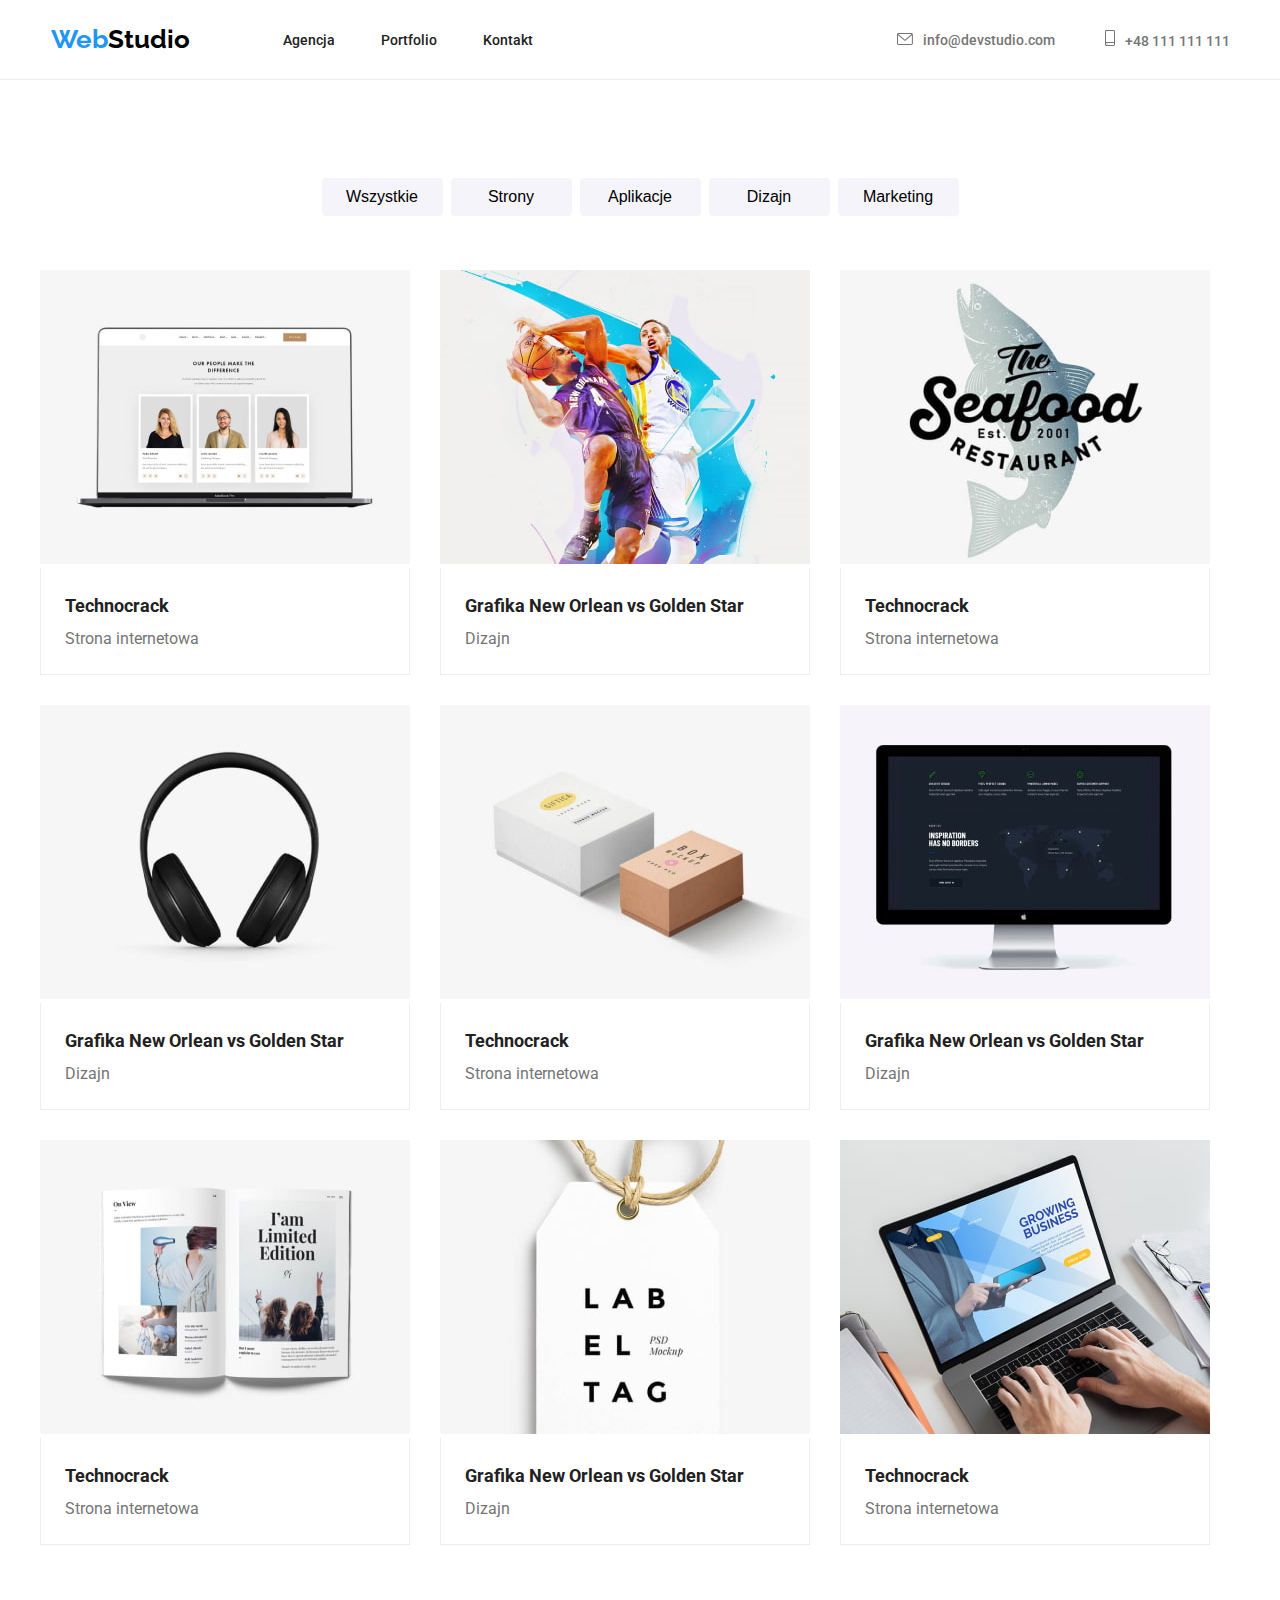
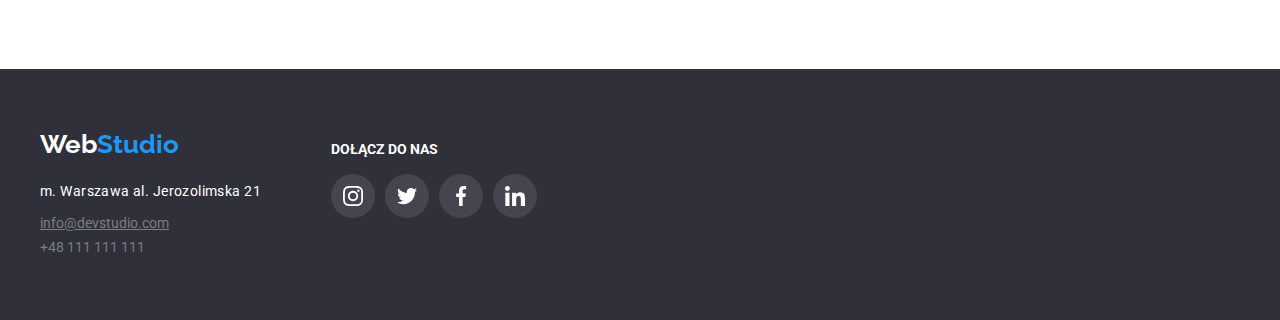
==== portfolio.html @ a6924003 "clone" ====
<!doctype html>
<html lang="en">

<head>
    <title>Portfolio</title>
    <meta name="description" content="portfolio">
    <meta charset="utf-8">
    <link rel="stylesheet" href="css/styles.css">
    <link rel="preconnect" href="https://fonts.googleapis.com">
    <link rel="preconnect" href="https://fonts.gstatic.com" crossorigin>
    <link rel="stylesheet" href="https://cdnjs.cloudflare.com/ajax/libs/modern-normalize/1.1.0/modern-normalize.min.css"
        integrity="sha512-wpPYUAdjBVSE4KJnH1VR1HeZfpl1ub8YT/NKx4PuQ5NmX2tKuGu6U/JRp5y+Y8XG2tV+wKQpNHVUX03MfMFn9Q=="
        crossorigin="anonymous" referrerpolicy="no-referrer">

    <link
        href="https://fonts.googleapis.com/css2?family=Raleway:wght@700&family=Roboto:wght@400;500;700;900&display=swap"
        rel="stylesheet">
</head>

<body>
<header class="header">
    <div class="logo-header">
        <a class="link-black" href="./index.html"><span class="blue-font">Web</span>Studio</a>
    </div>
    <nav>
        <ul class="site-nav">
            <li><a class="agency" href="./index.html" target="_blank">Agencja</a></li>
            <li><a class="portfolio" href="./portfolio.html" target="_blank">Portfolio</a></li>
            <li><a class="contact" href="./Kontakt" target="_blank">Kontakt</a>
        </ul>
    </nav>
    <ul class="connect">
        <li>
            <a class="mailto" href="/mailto:info@devstudio.com">
                <svg class="icon envelope" width="16" height="12">
                    <use href="./images/icons.svg#icon-envelope">
                    </use>
                </svg>info@devstudio.com</a>
        </li>
        <li>
            <a class="number" href="/tel:48111111111">
                <svg class="icon smartphone" width="10" height="16">
                    <use href="./images/icons.svg#icon-smartphone">
                    </use>
                </svg>+48 111 111 111</a>
        </li>
    </ul>
</header>

    <main>
        <section class="section">
            <div class="container">
                <ul class="button-rectangle">
                    <li><button class="rectangle" type="button">Wszystkie</button></li>
                    <li><button class="rectangle" type="button">Strony</button></li>
                    <li><button class="rectangle" type="button">Aplikacje</button></li>
                    <li><button class="rectangle" type="button">Dizajn</button></li>
                    <li><button class="rectangle" type="button">Marketing</button></li>
                </ul>

                <div class="gallery-figure">
                    <div class="figure">
                        <figure>
                            <img alt="Technocrack Strona internetowa" src="images/technocrack.jpg" width="370"
                                height="294">
                            <figcaption>
                                <ul class="border-text">
                                    <li class="project-title">Technocrack</li>
                                    <li class="description">Strona internetowa</li>
                                </ul>
                            </figcaption>
                        </figure>
                    </div>
                    <div class="figure">
                        <figure>
                            <img alt="Grafika New Orlean vs Golden Star" src="images/dizajn.jpg" width="370"
                                height="294">
                            <figcaption>
                                <ul class="border-text">
                                    <li class="project-title">Grafika New Orlean vs Golden Star</li>
                                    <li class="description">Dizajn</li>
                                </ul>
                            </figcaption>
                        </figure>
                    </div>
                    <div class="figure">
                        <figure>
                            <img alt="Restauracja Seafood" src="images/seafoodrestaurant.jpg" width="370"
                                height="294">
                            <figcaption>
                                <ul class="border-text">
                                    <li class="project-title">Technocrack</li>
                                    <li class="description">Strona internetowa</li>
                                </ul>
                            </figcaption>
                        </figure>
                    </div>
                    <div class="figure">
                        <figure>
                            <img alt="project prime" src="images/projectprime.jpg" width="370" height="294">
                            <figcaption>
                                <ul class="border-text">
                                    <li class="project-title">Grafika New Orlean vs Golden Star</li>
                                    <li class="description">Dizajn</li>
                                </ul>
                            </figcaption>
                        </figure>
                    </div>
                    <div class="figure">
                        <figure>
                            <img alt="project box" src="images/projectbox.jpg" width="370" height="294">
                            <figcaption>
                                <ul class="border-text">
                                    <li class="project-title">Technocrack</li>
                                    <li class="description">Strona internetowa</li>
                                </ul>
                            </figcaption>
                        </figure>
                    </div>
                    <div class="figure">
                        <figure>
                            <img alt="inspiration" src="images/inspiration.jpg" width="370" height="294">
                            <figcaption>
                                <ul class="border-text">
                                    <li class="project-title">Grafika New Orlean vs Golden Star</li>
                                    <li class="description">Dizajn</li>
                                </ul>
                            </figcaption>
                        </figure>
                    </div>
                    <div class="figure">
                        <figure>
                            <img alt="magazin limited" src="images/magazinlimited.jpg" width="370" height="294">
                            <figcaption>
                                <ul class="border-text">
                                    <li class="project-title">Technocrack</li>
                                    <li class="description">Strona internetowa</li>
                                </ul>
                            </figcaption>
                        </figure>
                    </div>
                    <div class="figure">
                        <figure>
                            <img alt="project lab" src="images/projectlab.jpg" width="370" height="294">
                            <figcaption>
                                <ul class="border-text">
                                    <li class="project-title">Grafika New Orlean vs Golden Star</li>
                                    <li class="description">Dizajn</li>
                                </ul>
                            </figcaption>
                        </figure>
                    </div>
                    <div class="figure">
                        <figure>
                            <img alt="growing bisness" src="images/growingbisness.jpg" width="370" height="294">
                            <figcaption>
                                <ul class="border-text">
                                    <li class="project-title">Technocrack</li>
                                    <li class="description">Strona internetowa</li>
                                </ul>
                            </figcaption>
                        </figure>
                    </div>
                </div>
            </div>
        </section>
    </main>

<footer class="footer">
    <div class="container">
        <div class="footer-box">
            <div class="footer-column">
                <div class="footer-logo">
                    <a class="link-white" href="./index.html">Web<span class="blue-font">Studio</span></a>
                </div>
                <address class="address">m. Warszawa al. Jerozolimska 21</address>
                <ul class="footer-link">
                    <li><a class="mail-portfolio" href="/mailto:info@devstudio.com">info@devstudio.com</a></li>
                    <li><a class="tel" href="/tel:48111111111">+48 111 111 111</a></li>
                </ul>
            </div>
            <div class="footer-column">

                <div class="join-us">DOŁĄCZ DO NAS</div>
                <ul class="footer-media">
                    <li class="social-media instagram2">
                        <a class="icon-footer media" href="#">
                            <svg width="20" height="20">
                                <use href="images/icons.svg#icon-instagram-2"></use>
                            </svg>
                        </a>
                    </li>
                    <li class="social-media twitter1">
                        <a class="icon-footer media" href="#">
                            <svg width="20" height="20">
                                <use href="images/icons.svg#icon-twitter-1"></use>
                            </svg>
                        </a>
                    </li>
                    <li class="social-media facebook1">
                        <a class="icon-footer media" href="#">
                            <svg width="20" height="20">
                                <use href="images/icons.svg#icon-facebook-1"></use>
                            </svg>
                        </a>
                    </li>
                    <li class="social-media linkedin1">
                        <a class="icon-footer media" href="#">
                            <svg width="20" height="20">
                                <use href="images/icons.svg#icon-linkedin-1"></use>
                            </svg>
                        </a>
                    </li>
                    </li>
                </ul>
            </div>
        </div>
    </div>
</footer>

</body>

</html>
---- css/styles.css ----
body {
    font-family: 'Roboto', 'Raleway', sans-serif;
    color: #757575;
}

* {
    margin: 0;
    padding: 0;
}

ul {
    list-style: none;
    align-items: center;
    justify-content: center;
}

.card h5 {
    margin-bottom: 10px;
}

h5 {
    margin-right: 30px;
}

h6 {
    margin-right: 30px;
}

h2 {
    margin-bottom: 50px;
}

.container {
    width: 1200px;
    margin: auto;
}

.section {
    padding: 94px 0px;
}

/*---------------header----------------*/
.header {
    display: flex;
    justify-content: center;
    align-items: center;
    border-bottom: 1px solid #ececec;
}

.logo-header {
    font-size: 26px;
    font-weight: 700;
    font-family: 'Raleway', sans-serif;
    line-height: 1.17;
    margin-right: 93px;
    padding-bottom: 25px;
    padding-top: 24px;

}



.blue-font {
    color: #2196f3;
}

.link-black:hover {
    color: #2196F3;
}

.link-black {
    color: #000000;
    text-decoration: none;
}

.link-white:hover {
    color: #2196F3;
}

.link-white {
    color: #ffff;
    text-decoration: none;
}

.site-nav {
    display: flex;
    font-size: 14px;
    font-weight: 500;
    line-height: 1.17;

}

.agency {
    color: #212121;
    text-decoration: none;
    margin-right: 46px;
}

.agency:hover {
    color: #2196F3;
}

.portfolio {
    color: #212121;
    text-decoration: none;
    margin-right: 46px;
}

.portfolio:hover {
    color: #2196F3;
}

.contact {
    color: #212121;
    text-decoration: none;
    margin-right: 364px;
}

.contact:hover {
    color: #2196F3;
}

.project-title {
    font-size: 18px;
    font-weight: 700;
    line-height: 2.00;
    color: #212121;
}

.description {
    font-size: 16px;
    line-height: 1.87;
    color: #757575;
}

.connect {
    display: flex;
    justify-content: space-between;
    font-size: 14px;
    font-weight: 500;
    line-height: 1.17;
    color: #212121;
}

.mailto {
    color: #757575;
    text-decoration: none;
    margin-right: 50px;
}

.mailto:hover {
    color: #2196F3;
}

.number {
    color: #757575;
    text-decoration: none;

}

.number:hover {
    color: #2196F3;
}

.envelope {
    margin-right: 10px;
    fill: #757575
}

.smartphone {
    margin-right: 10px;
    fill: #757575;
}

.icon:hover {
    fill: #2196F3;
}

/*------------------Main-------------------*/
.border-heading {
    display: flex;
    flex-direction: column;
    justify-content: center;
    background-color: #2F303A;
    background-image: linear-gradient(rgba(47, 48, 58, 0.4), rgba(47, 48, 58, 0.4)), url("../images/team.jpg");
    background-position: center;
    background-repeat: no-repeat;
    background-size: cover;
    margin: auto;
    max-width: 1600px;
    height: 600px;
}

.main-title {
    font-size: 44px;
    font-weight: 900;
    line-height: 1.5;
    text-align: center;
    margin-top: 200px;
    color: #ffff
}


.bg {

    background-color: #2196F3;
    color: #FFFFFF;
    border: none;
    cursor: pointer;
    margin-top: 30px;
    margin-right: auto;
    margin-bottom: 200px;
    margin-left: auto;
    height: 50px;
    width: 200px;
    border-radius: 4px;
    font-size: 16px;
    font-weight: 700;
    line-height: 1.87;
    box-shadow: 0px 4px 4px rgba(0, 0, 0, 0.15);

}

.our-strengths {
    display: flex;
    justify-content: space-between;
    align-items: center;
    gap: 30px;
}

.section-strengths{
    padding-top: 92px;
    padding-bottom: 0px;
}
.icon-strengths {
    cursor: pointer;
    display: flex;
    align-content: center;
    border-radius: 4px;
    width: 270px;
    height: 120px;
    background-color: #F5F4FA;
    margin-bottom: 30px;
}
.strengths {
    margin: auto;
}
.text-title {
    text-transform: uppercase;
    font-size: 14px;
    font-weight: 700;
    line-height: 1.17;
    color: #212121;
    margin-bottom: 10px;
}

.article-text {
    font-size: 14px;
    font-weight: 400;
    line-height: 1.71;
    color: #757575;
    letter-spacing: 0.03em;
}

.social-media {
    display: flex;
    justify-content: center;
    margin-top: 16px;
    margin-bottom: 30px;

}

.product {

    display: flex;
    justify-content: space-around;

}

.team-background {

    background-color: #F5F4FA;
}

.team-gallery {
    display: flex;
    justify-items: center;

}

.button-rectangle {
    display: flex;
    margin-bottom: 50px;

}

.rectangle {
    background-color: #F5F4FA;
    border: none;
    cursor: pointer;
    height: 38px;
    width: 121px;
    border-radius: 4px;
    font-size: 16px;
    font-weight: 500;
    line-height: 1.62;
    margin: 4px;
}

.rectangle:hover {
    background-color: #2196F3;
    font-size: 16px;
    font-weight: 700;
    color: #ffff;
    box-shadow: 0px 2px 2px 0px #0000001f, 0px 1px 2px 0px #00000014, 0px 3px 1px 0px #0000001a;
}

.gallery-figure {
    display: flex;
    justify-content: center;
    flex-wrap: wrap;
}

.figure {
    cursor: pointer;
    margin-right: 30px;
    margin-bottom: 30px;
}

.figure:hover {
    box-shadow: 0px 1px 1px, 0px 4px 4px, 1px 4px 6px;
}

.border-text {
    border-top: none;
    border-left: 1px solid #EEEEEE;
    border-bottom: 1px solid #EEEEEE;
    border-right: 1px solid #EEEEEE;
    padding-left: 24px;
    padding-bottom: 20px;
    padding-top: 20px;
}

.work {
    font-size: 36px;
    font-weight: 700;
    line-height: 1.17;
    text-align: center;
    color: #212121;
}

.relative-box{
    position: relative;
    margin:0px;

}
.relative-box>.label{
    position: absolute;
    bottom: 0;
    right: 0;
    margin: 0;
    width: 370px;
    height: 70px;
    background-color: rgba(47, 48, 58, 0.8);
       
}
.label{
    font-family: sans-serif;
    text-align: center;
    padding-top: 27px;
    padding-bottom: 27px;
    font-weight: 700;
    font-size: 14px; 
    line-height: 1.17;
    letter-spacing: 0.03em;
    color: #FFFFFF;
}
.team {
    font-size: 36px;
    font-weight: 700;
    line-height: 1.17;
    text-align: center;
    color: #212121;
}

.name-john {
    text-align: center;
    margin-bottom: 10px;
    margin-top: 30px;
    font-size: 16px;
    font-weight: 500;
    line-height: 1.17;
    color: #212121;
}

.figure-johndoe {
    display: flex;
    width: 270px;
    height: 428px;
    padding: 0px;
    margin-right: 30px;
    box-shadow: 0px 1px 3px, 0px 1px 1px, 0px 2px 1px;
    border-radius: 0px 0px 4px 4px;
    background-color: #FFFFFF;
}

.professional-position {
    text-align: center;
    margin-top: 10px;
    padding: 0px;
    font-size: 16px;
    line-height: 1.17;
    color: #757575;
}

.team-media {
    display: flex;
    margin-bottom: 16px;
}

.icon-team {
    fill: #AFB1B8;
    ;
    margin-right: 10px;
    padding: 12px;
    text-decoration: none;
    display: flex;
    align-items: center;
    background-color: rgba(255, 255, 255, 0.1);
    border-radius: 50px;
}

.icon-team:hover {
    fill: #FFFFFF;
    background: #2196f3;
}

.our-customers {
    font-size: 36px;
    font-weight: 700;
    line-height: 1.17;
    text-align: center;
    color: #212121;
}

.customers {
    display: flex;
    justify-content: space-between;
    align-items: center;
    gap: 30px;

}

.customers-logo {
    cursor: pointer;
    display: flex;
    fill: #afb1b8;
    padding: 16px 32px;
    border: 1px solid #afb1b8;
    border-radius: 4px;
}

.customers-logo:hover {
    fill: #2196F3;
    border-color: #2196f3;
}

/*-------------footer--------------------*/
.footer {
    display: flex;
    justify-content: left;
    background-color: #2F303A;
    padding-top: 60px;
    padding-bottom: 60px;
    left: 0px;
    top: 2097px;
    border-radius: 0px;
}

.footer-box {
    display: flex;
}

.footer-column {
    margin-right: 70px;
}

.footer-logo {
    font-size: 26px;
    font-weight: 700;
    font-family: 'Raleway', sans-serif;
    line-height: 1.17;
    margin-bottom: 20px;
}

.address {
    font-style: normal;
    font-size: 14px;
    line-height: 1.71;
    letter-spacing: 0.03em;
    color: #FFFFFF;
    margin-bottom: 9px;
}

.tel {
    font-style: normal;
    font-size: 14px;
    line-height: 1.71;
    color: #FFFFFF60;
    text-decoration: none;
}

.tel:hover {
    color: #2196F3;
}

.mail {
    font-style: normal;
    font-size: 14px;
    line-height: 1.71;
    color: #FFFFFF60;
    text-decoration: none;
}

.mail:hover {
    color: #2196F3;
}

.mail-portfolio {
    font-style: normal;
    font-size: 14px;
    line-height: 1.71;
    text-decoration: underline;
    color: #FFFFFF60;
}

.mail-portfolio:hover {
    color: #2196F3;
}

.join-us {
    font-size: 14px;
    font-weight: 700;
    line-height: 1.17;
    margin-top: 12px;
    color: #FFFFFF;
}

.footer-media {
    display: flex;
}

.icon-footer {
    fill: #FFFFFF;
    margin-right: 10px;
    padding: 12px;
    text-decoration: none;
    display: flex;
    align-items: center;
    background-color: rgba(255, 255, 255, 0.1);
    border-radius: 50px;
}

.icon-footer:hover {
    fill: #FFFFFF;
    background: #2196f3;
}
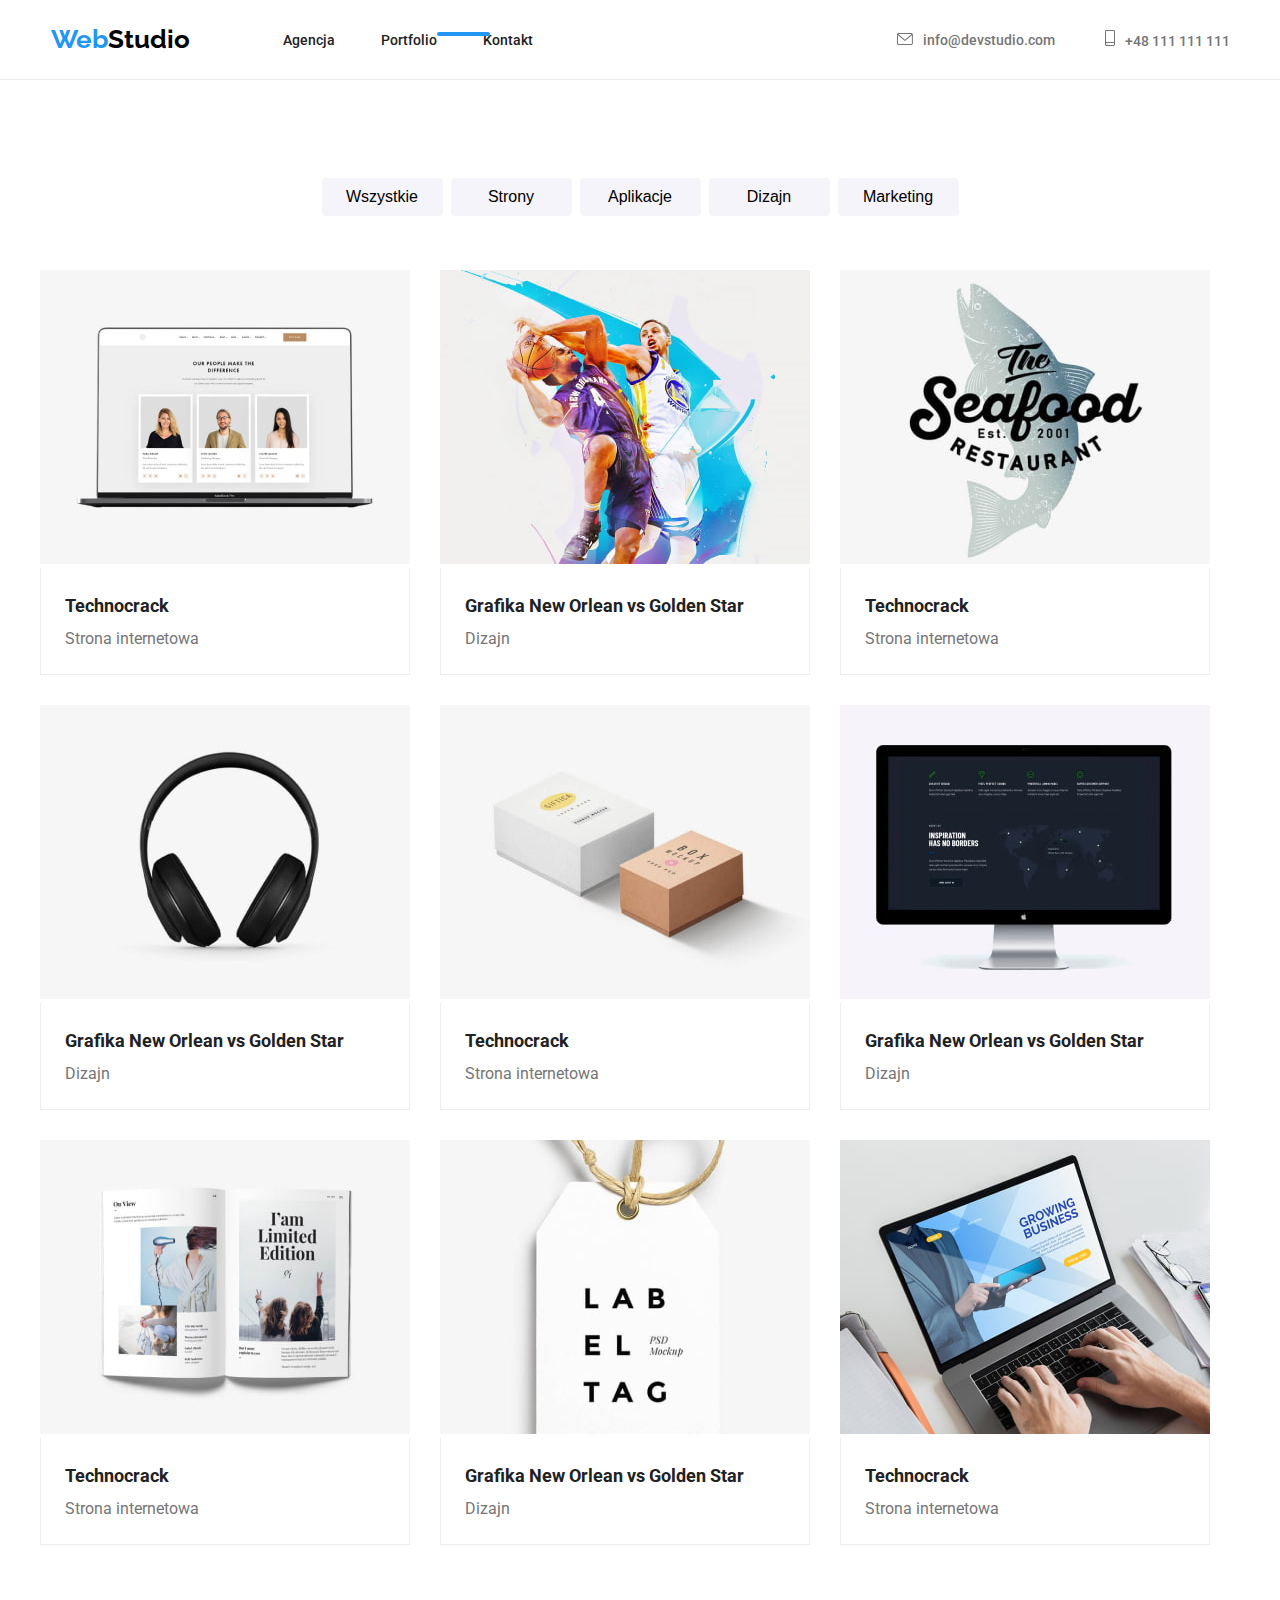
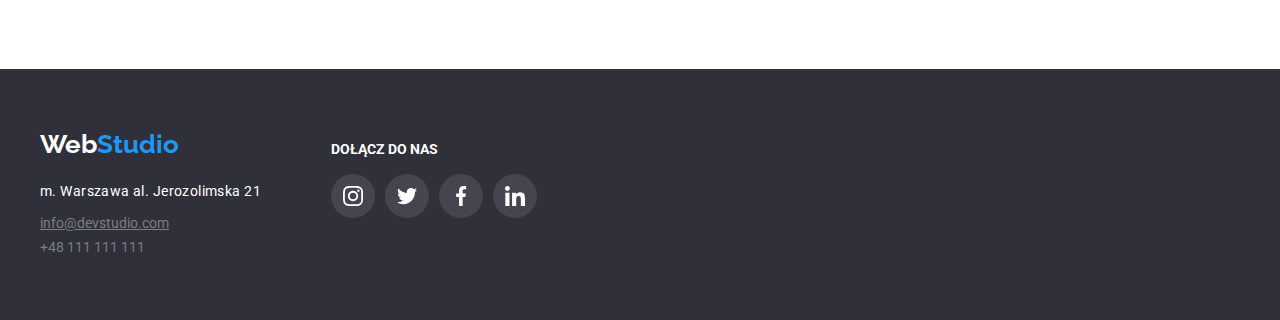
==== commit e6e294ab: "modal" ====
--- a/portfolio.html
+++ b/portfolio.html
@@ -25,7 +25,7 @@
     <nav>
         <ul class="site-nav">
             <li><a class="agency" href="./index.html" target="_blank">Agencja</a></li>
-            <li><a class="portfolio" href="./portfolio.html" target="_blank">Portfolio</a></li>
+            <li><a class="portfolio is-active" href="./portfolio.html" target="_blank">Portfolio</a></li>
             <li><a class="contact" href="./Kontakt" target="_blank">Kontakt</a>
         </ul>
     </nav>
--- a/css/styles.css
+++ b/css/styles.css
@@ -47,6 +47,22 @@
     border-bottom: 1px solid #ececec;
 }
 
+.site-nav{
+position:relative;
+}
+.site-nav>.is-active::after{
+    position: absolute;
+}
+
+.is-active::after{
+    content: " ";
+    position: absolute;
+    height: 4px;
+    width: 53px;
+    border-radius: 2px;
+    background: rgba(33, 150, 243, 1);
+        
+}
 .logo-header {
     font-size: 26px;
     font-weight: 700;
@@ -75,6 +91,8 @@
 
 .link-white:hover {
     color: #2196F3;
+    transition: 250ms;
+    transition-timing-function:cubic-bezier(0.4, 0, 0.2, 1);
 }
 
 .link-white {
@@ -98,6 +116,8 @@
 
 .agency:hover {
     color: #2196F3;
+    transition: 250ms;
+    transition-timing-function: cubic-bezier(0.4, 0, 0.2, 1);
 }
 
 .portfolio {
@@ -108,6 +128,8 @@
 
 .portfolio:hover {
     color: #2196F3;
+    transition: 250ms;
+    transition-timing-function: cubic-bezier(0.4, 0, 0.2, 1);
 }
 
 .contact {
@@ -150,6 +172,8 @@
 
 .mailto:hover {
     color: #2196F3;
+    transition: 250ms;
+    transition-timing-function: cubic-bezier(0.4, 0, 0.2, 1);
 }
 
 .number {
@@ -160,6 +184,8 @@
 
 .number:hover {
     color: #2196F3;
+    transition: 250ms;
+        transition-timing-function: cubic-bezier(0.4, 0, 0.2, 1);
 }
 
 .envelope {
@@ -174,6 +200,8 @@
 
 .icon:hover {
     fill: #2196F3;
+    transition: 250ms;
+        transition-timing-function: cubic-bezier(0.4, 0, 0.2, 1);
 }
 
 /*------------------Main-------------------*/
@@ -313,6 +341,8 @@
     font-weight: 700;
     color: #ffff;
     box-shadow: 0px 2px 2px 0px #0000001f, 0px 1px 2px 0px #00000014, 0px 3px 1px 0px #0000001a;
+    transition: 250ms;
+        transition-timing-function: cubic-bezier(0.4, 0, 0.2, 1);
 }
 
 .gallery-figure {
@@ -329,6 +359,8 @@
 
 .figure:hover {
     box-shadow: 0px 1px 1px, 0px 4px 4px, 1px 4px 6px;
+    transition: 250ms;
+        transition-timing-function: cubic-bezier(0.4, 0, 0.2, 1);
 }
 
 .border-text {
@@ -420,7 +452,6 @@
 
 .icon-team {
     fill: #AFB1B8;
-    ;
     margin-right: 10px;
     padding: 12px;
     text-decoration: none;
@@ -433,6 +464,8 @@
 .icon-team:hover {
     fill: #FFFFFF;
     background: #2196f3;
+    transition: 250ms;
+        transition-timing-function: cubic-bezier(0.4, 0, 0.2, 1);
 }
 
 .our-customers {
@@ -463,6 +496,8 @@
 .customers-logo:hover {
     fill: #2196F3;
     border-color: #2196f3;
+    transition: 250ms;
+        transition-timing-function: cubic-bezier(0.4, 0, 0.2, 1);
 }
 
 /*-------------footer--------------------*/
@@ -512,6 +547,8 @@
 
 .tel:hover {
     color: #2196F3;
+    transition: 250ms;
+        transition-timing-function: cubic-bezier(0.4, 0, 0.2, 1);
 }
 
 .mail {
@@ -536,6 +573,8 @@
 
 .mail-portfolio:hover {
     color: #2196F3;
+    transition: 250ms;
+        transition-timing-function: cubic-bezier(0.4, 0, 0.2, 1);
 }
 
 .join-us {
@@ -564,7 +603,46 @@
 .icon-footer:hover {
     fill: #FFFFFF;
     background: #2196f3;
-}
-
-
-
+    transition: 250ms;
+        transition-timing-function: cubic-bezier(0.4, 0, 0.2, 1);
+}
+/*------------------Modal-----------------------*/
+.modal{
+    position:absolute;
+    top:50%;
+    left: 50%;
+    transform: translate(-50%,-50%);
+    width:528px;
+    min-height:581px;
+    border-radius: 4px;
+    box-shadow: 0px 2px 1px 0px rgba(0, 0, 0, 0.2);
+    box-shadow: 0px 1px 1px 0px rgba(0, 0, 0, 0.14);
+    box-shadow: 0px 1px 3px 0px rgba(0, 0, 0, 0.12);
+    background: rgba(255, 255, 255, 1);
+}
+.close-bg{
+    position: absolute;
+    top:8px;
+    right:8px;
+    width: 30px;
+    height: 30px;
+    background-color: #FFFFFF;
+    border: 1px solid rgba(0, 0, 0, 0.1);
+    border-radius: 50%;
+    cursor:pointer;
+}
+.backdrop{
+    position:fixed;
+    left:0;
+    top:0;
+    width: 100%;
+    height:100%;
+    background: rgba(0, 0, 0, 0.2);
+
+}
+.is-hidden{
+opacity: 0;
+visibility: hidden;
+pointer-events: none;
+}
+
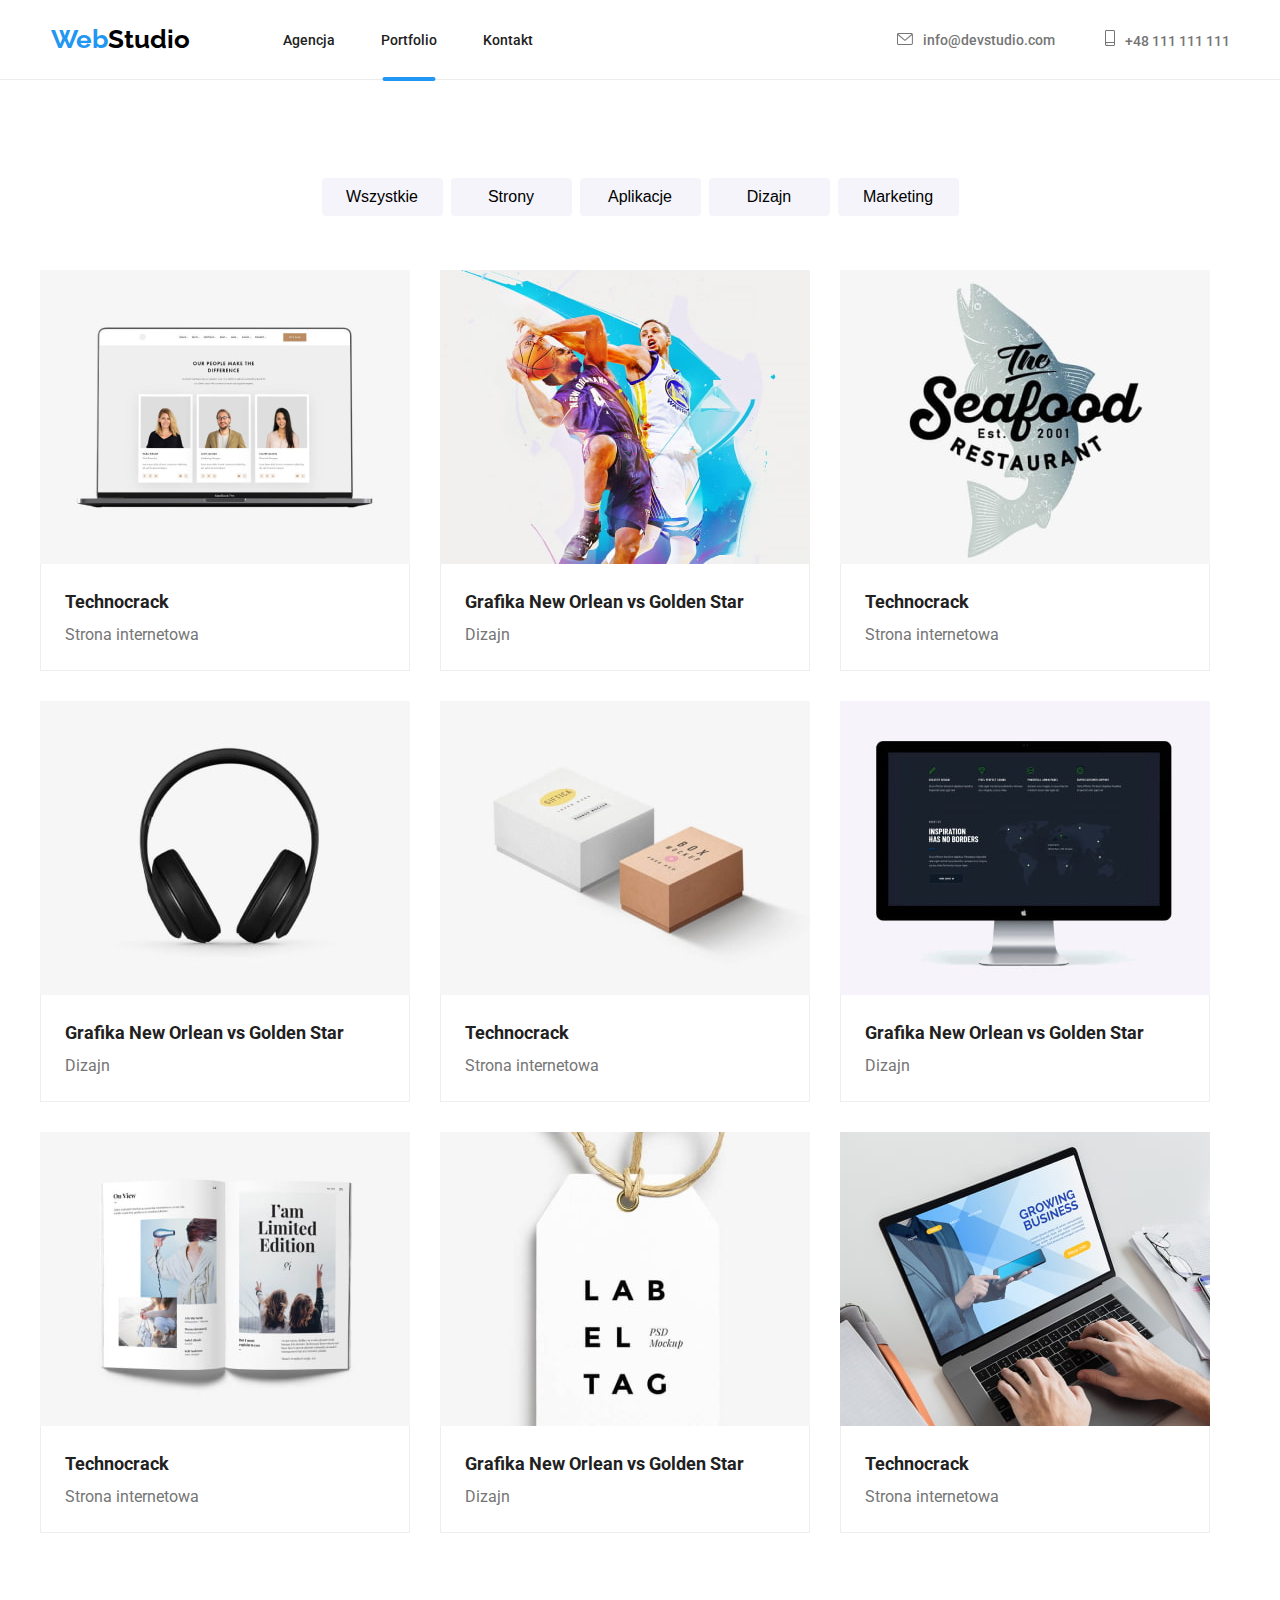
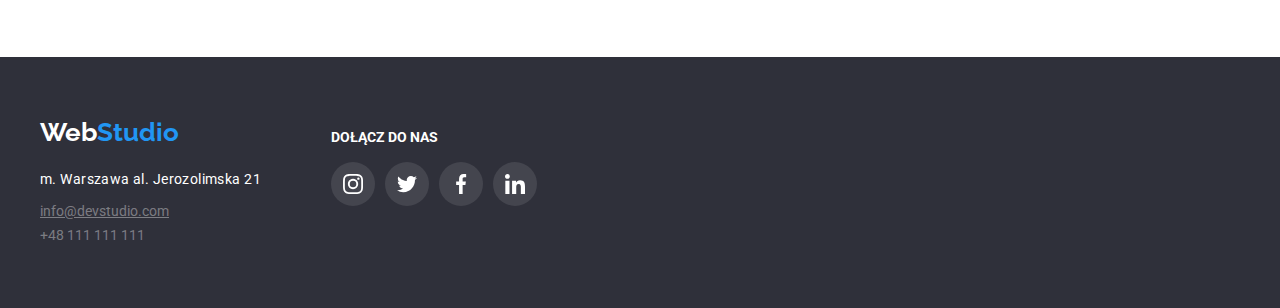
==== commit e1e25925: "blue boxes" ====
--- a/portfolio.html
+++ b/portfolio.html
@@ -61,98 +61,158 @@
                 <div class="gallery-figure">
                     <div class="figure">
                         <figure>
-                            <img alt="Technocrack Strona internetowa" src="images/technocrack.jpg" width="370"
+                            <div class="box">
+                            <img  alt="Technocrack Strona internetowa" src="images/technocrack.jpg" width="370"
                                 height="294">
-                            <figcaption>
-                                <ul class="border-text">
-                                    <li class="project-title">Technocrack</li>
-                                    <li class="description">Strona internetowa</li>
-                                </ul>
-                            </figcaption>
-                        </figure>
-                    </div>
-                    <div class="figure">
-                        <figure>
-                            <img alt="Grafika New Orlean vs Golden Star" src="images/dizajn.jpg" width="370"
-                                height="294">
-                            <figcaption>
-                                <ul class="border-text">
-                                    <li class="project-title">Grafika New Orlean vs Golden Star</li>
-                                    <li class="description">Dizajn</li>
-                                </ul>
-                            </figcaption>
-                        </figure>
-                    </div>
-                    <div class="figure">
-                        <figure>
-                            <img alt="Restauracja Seafood" src="images/seafoodrestaurant.jpg" width="370"
-                                height="294">
-                            <figcaption>
-                                <ul class="border-text">
-                                    <li class="project-title">Technocrack</li>
-                                    <li class="description">Strona internetowa</li>
-                                </ul>
-                            </figcaption>
-                        </figure>
-                    </div>
-                    <div class="figure">
-                        <figure>
-                            <img alt="project prime" src="images/projectprime.jpg" width="370" height="294">
-                            <figcaption>
-                                <ul class="border-text">
-                                    <li class="project-title">Grafika New Orlean vs Golden Star</li>
-                                    <li class="description">Dizajn</li>
-                                </ul>
-                            </figcaption>
-                        </figure>
-                    </div>
-                    <div class="figure">
-                        <figure>
-                            <img alt="project box" src="images/projectbox.jpg" width="370" height="294">
-                            <figcaption>
-                                <ul class="border-text">
-                                    <li class="project-title">Technocrack</li>
-                                    <li class="description">Strona internetowa</li>
-                                </ul>
-                            </figcaption>
-                        </figure>
-                    </div>
-                    <div class="figure">
-                        <figure>
-                            <img alt="inspiration" src="images/inspiration.jpg" width="370" height="294">
-                            <figcaption>
-                                <ul class="border-text">
-                                    <li class="project-title">Grafika New Orlean vs Golden Star</li>
-                                    <li class="description">Dizajn</li>
-                                </ul>
-                            </figcaption>
-                        </figure>
-                    </div>
-                    <div class="figure">
-                        <figure>
-                            <img alt="magazin limited" src="images/magazinlimited.jpg" width="370" height="294">
-                            <figcaption>
-                                <ul class="border-text">
-                                    <li class="project-title">Technocrack</li>
-                                    <li class="description">Strona internetowa</li>
-                                </ul>
-                            </figcaption>
-                        </figure>
-                    </div>
-                    <div class="figure">
-                        <figure>
-                            <img alt="project lab" src="images/projectlab.jpg" width="370" height="294">
-                            <figcaption>
-                                <ul class="border-text">
-                                    <li class="project-title">Grafika New Orlean vs Golden Star</li>
-                                    <li class="description">Dizajn</li>
-                                </ul>
-                            </figcaption>
-                        </figure>
-                    </div>
-                    <div class="figure">
-                        <figure>
-                            <img alt="growing bisness" src="images/growingbisness.jpg" width="370" height="294">
+                                <div class="overlay">
+                                    <p>Technocrack jest popularną <br> platformą  wykorzystywaną do <br> rozpowszechniania koronawirusa. <br> Firmy wykorzystują tę platformę
+                                    do <br> celów szpiegowskich i ataków na <br> niezabezpieczone serwery <br> konkurencji</p>
+                                </div>
+                                </div>
+                            <figcaption>
+                                <ul class="border-text">
+                                    <li class="project-title">Technocrack</li>
+                                    <li class="description">Strona internetowa</li>
+                                </ul>
+                            </figcaption>
+                        </figure>
+                    </div>
+                    <div class="figure">
+                        <figure>
+                            <div class="box">
+                                <img alt="Technocrack Strona internetowa" src="images/dizajn.jpg" width="370" height="294">
+                                <div class="overlay">
+                                    <p>Technocrack jest popularną <br> platformą wykorzystywaną do <br> rozpowszechniania koronawirusa. <br> Firmy
+                                        wykorzystują tę platformę
+                                        do <br> celów szpiegowskich i ataków na <br> niezabezpieczone serwery <br> konkurencji</p>
+                                </div>
+                            </div>
+                            <figcaption>
+                                <ul class="border-text">
+                                    <li class="project-title">Grafika New Orlean vs Golden Star</li>
+                                    <li class="description">Dizajn</li>
+                                </ul>
+                            </figcaption>
+                        </figure>
+                    </div>
+                    <div class="figure">
+                        <figure>
+                            <div class="box">
+                                <img alt="Technocrack Strona internetowa" src="images/seafoodrestaurant.jpg" width="370" height="294">
+                                <div class="overlay">
+                                    <p>Technocrack jest popularną <br> platformą wykorzystywaną do <br> rozpowszechniania koronawirusa. <br> Firmy
+                                        wykorzystują tę platformę
+                                        do <br> celów szpiegowskich i ataków na <br> niezabezpieczone serwery <br> konkurencji</p>
+                                </div>
+                            </div>
+                            <figcaption>
+                                <ul class="border-text">
+                                    <li class="project-title">Technocrack</li>
+                                    <li class="description">Strona internetowa</li>
+                                </ul>
+                            </figcaption>
+                        </figure>
+                    </div>
+                    <div class="figure">
+                        <figure>
+                            <div class="box">
+                                <img alt="Technocrack Strona internetowa" src="images/projectprime.jpg" width="370" height="294">
+                                <div class="overlay">
+                                    <p>Technocrack jest popularną <br> platformą wykorzystywaną do <br> rozpowszechniania koronawirusa. <br> Firmy
+                                        wykorzystują tę platformę
+                                        do <br> celów szpiegowskich i ataków na <br> niezabezpieczone serwery <br> konkurencji</p>
+                                </div>
+                            </div>
+                            <figcaption>
+                                <ul class="border-text">
+                                    <li class="project-title">Grafika New Orlean vs Golden Star</li>
+                                    <li class="description">Dizajn</li>
+                                </ul>
+                            </figcaption>
+                        </figure>
+                    </div>
+                    <div class="figure">
+                        <figure>
+                            <div class="box">
+                                <img alt="Technocrack Strona internetowa" src="images/projectbox.jpg" width="370" height="294">
+                                <div class="overlay">
+                                    <p>Technocrack jest popularną <br> platformą wykorzystywaną do <br> rozpowszechniania koronawirusa. <br> Firmy
+                                        wykorzystują tę platformę
+                                        do <br> celów szpiegowskich i ataków na <br> niezabezpieczone serwery <br> konkurencji</p>
+                                </div>
+                            </div>
+                            <figcaption>
+                                <ul class="border-text">
+                                    <li class="project-title">Technocrack</li>
+                                    <li class="description">Strona internetowa</li>
+                                </ul>
+                            </figcaption>
+                        </figure>
+                    </div>
+                    <div class="figure">
+                        <figure>
+                            <div class="box">
+                                <img alt="Technocrack Strona internetowa" src="images/inspiration.jpg" width="370" height="294">
+                                <div class="overlay">
+                                    <p>Technocrack jest popularną <br> platformą wykorzystywaną do <br> rozpowszechniania koronawirusa. <br> Firmy
+                                        wykorzystują tę platformę
+                                        do <br> celów szpiegowskich i ataków na <br> niezabezpieczone serwery <br> konkurencji</p>
+                                </div>
+                            </div>
+                            <figcaption>
+                                <ul class="border-text">
+                                    <li class="project-title">Grafika New Orlean vs Golden Star</li>
+                                    <li class="description">Dizajn</li>
+                                </ul>
+                            </figcaption>
+                        </figure>
+                    </div>
+                    <div class="figure">
+                        <figure>
+                            <div class="box">
+                                <img alt="Technocrack Strona internetowa" src="images/magazinlimited.jpg" width="370" height="294">
+                                <div class="overlay">
+                                    <p>Technocrack jest popularną <br> platformą wykorzystywaną do <br> rozpowszechniania koronawirusa. <br> Firmy
+                                        wykorzystują tę platformę
+                                        do <br> celów szpiegowskich i ataków na <br> niezabezpieczone serwery <br> konkurencji</p>
+                                </div>
+                            </div>
+                            <figcaption>
+                                <ul class="border-text">
+                                    <li class="project-title">Technocrack</li>
+                                    <li class="description">Strona internetowa</li>
+                                </ul>
+                            </figcaption>
+                        </figure>
+                    </div>
+                    <div class="figure">
+                        <figure>
+                            <div class="box">
+                                <img alt="Technocrack Strona internetowa" src="images/projectlab.jpg" width="370" height="294">
+                                <div class="overlay">
+                                    <p>Technocrack jest popularną <br> platformą wykorzystywaną do <br> rozpowszechniania koronawirusa. <br> Firmy
+                                        wykorzystują tę platformę
+                                        do <br> celów szpiegowskich i ataków na <br> niezabezpieczone serwery <br> konkurencji</p>
+                                </div>
+                            </div>
+                            <figcaption>
+                                <ul class="border-text">
+                                    <li class="project-title">Grafika New Orlean vs Golden Star</li>
+                                    <li class="description">Dizajn</li>
+                                </ul>
+                            </figcaption>
+                        </figure>
+                    </div>
+                    <div class="figure">
+                        <figure>
+                            <div class="box">
+                                <img alt="Technocrack Strona internetowa" src="images/growingbisness.jpg" width="370" height="294">
+                                <div class="overlay">
+                                    <p>Technocrack jest popularną <br> platformą wykorzystywaną do <br> rozpowszechniania koronawirusa. <br> Firmy
+                                        wykorzystują tę platformę
+                                        do <br> celów szpiegowskich i ataków na <br> niezabezpieczone serwery <br> konkurencji</p>
+                                </div>
+                            </div>
                             <figcaption>
                                 <ul class="border-text">
                                     <li class="project-title">Technocrack</li>
--- a/css/styles.css
+++ b/css/styles.css
@@ -47,15 +47,15 @@
     border-bottom: 1px solid #ececec;
 }
 
-.site-nav{
+.is-active{
 position:relative;
-}
-.site-nav>.is-active::after{
-    position: absolute;
 }
 
 .is-active::after{
     content: " ";
+    top: 3.4em;
+    left: 50%;
+    transform: translate(-50%, -50%);
     position: absolute;
     height: 4px;
     width: 53px;
@@ -362,6 +362,34 @@
     transition: 250ms;
         transition-timing-function: cubic-bezier(0.4, 0, 0.2, 1);
 }
+
+.box{
+    position: relative;
+    width:370px;
+    height:294px;
+    overflow: hidden;
+
+}
+.overlay{
+    position: absolute;
+    background-color: rgba(33, 150, 243, 0.9);
+    width: 100%;
+    height: 100%;
+    display: flex;
+    justify-content: center;
+    font-size: 18px;
+    line-height: 1.55;
+    letter-spacing: 3%;
+    color: white;
+    top:100%;
+    padding: 49px 45px 49px 24px;
+}
+ .box:hover .overlay {
+     top: 0;
+    transition: 250ms;
+        transition-timing-function: cubic-bezier(0.4, 0, 0.2, 1);
+ }
+
 
 .border-text {
     border-top: none;
